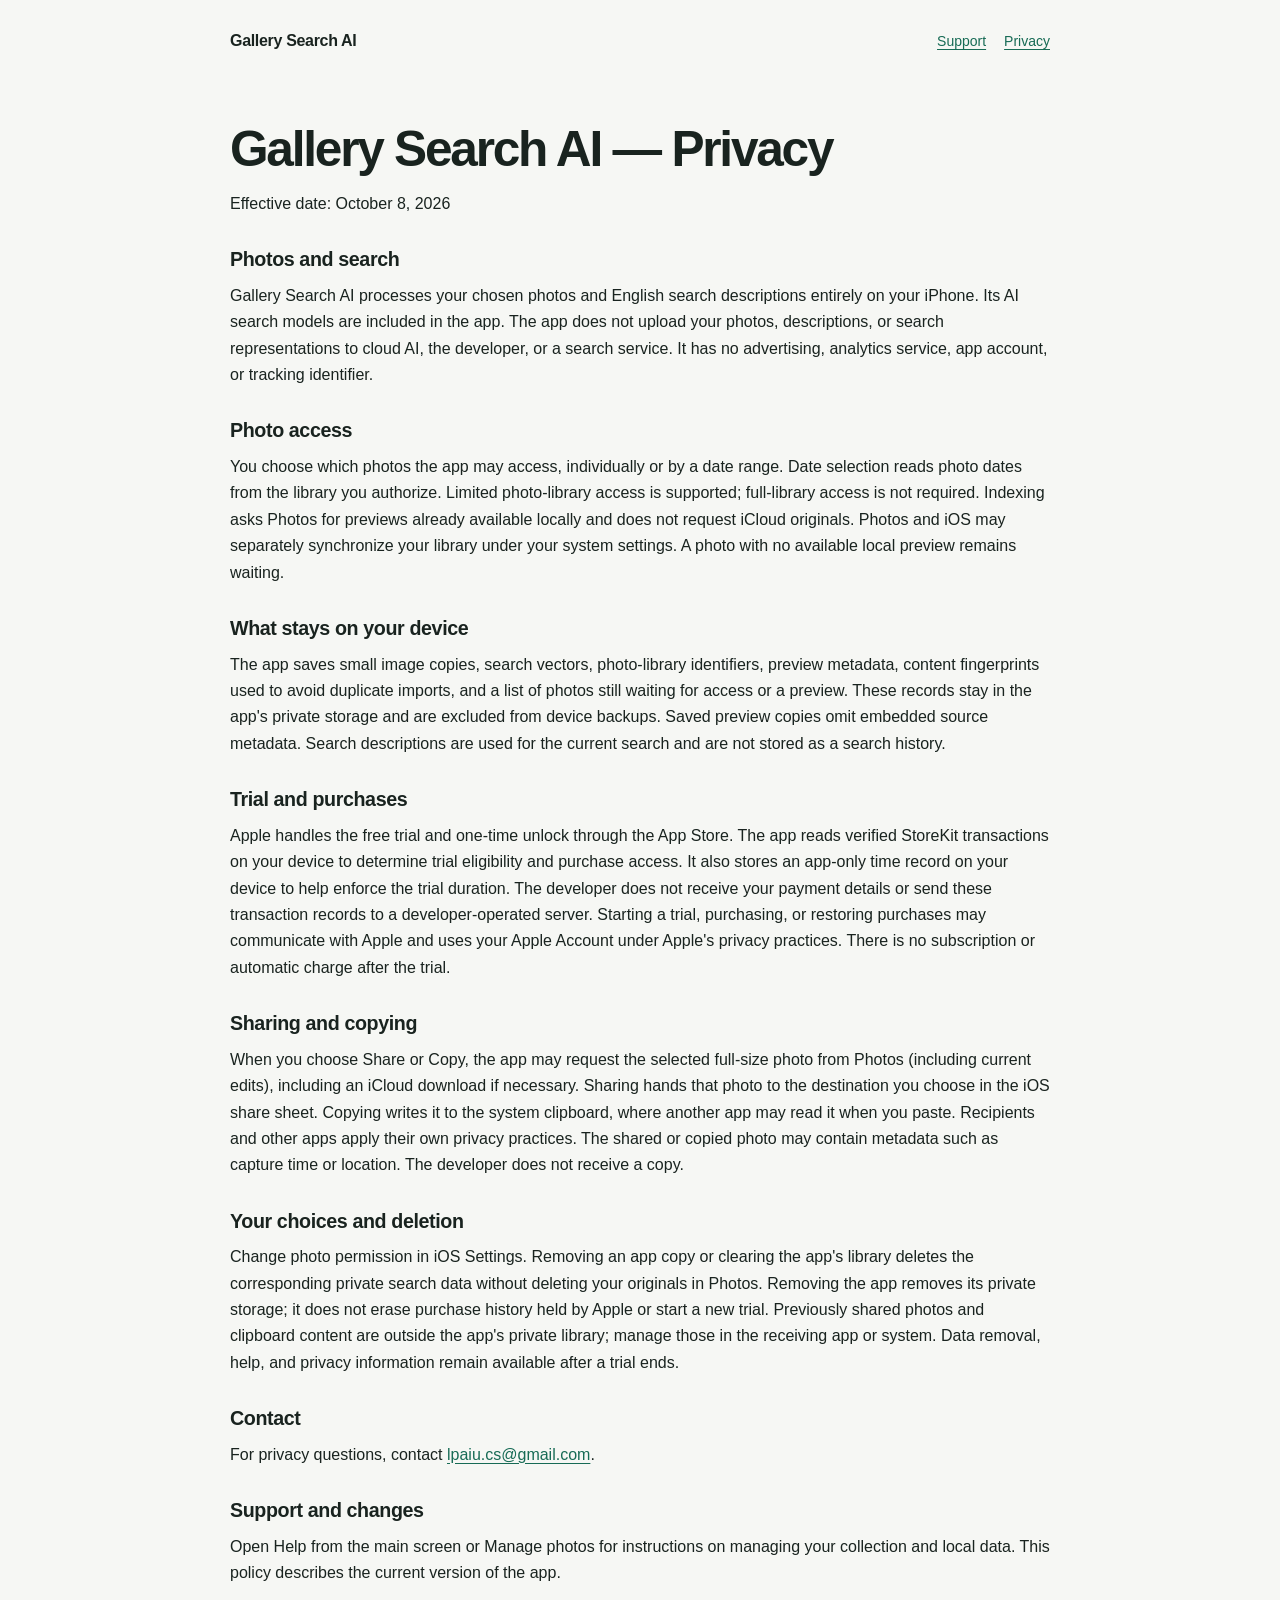
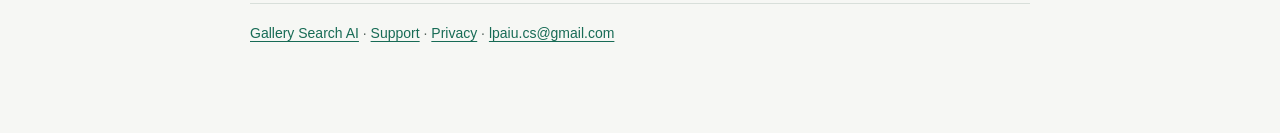
==== privacy.html @ da091d31 "Add Gallery Search AI support and privacy site" ====
<!doctype html>
<html lang="en"><meta charset="utf-8"><meta name="viewport" content="width=device-width, initial-scale=1">
<title>Gallery Search AI — Privacy</title><link rel="stylesheet" href="style.css">
<header><nav aria-label="Main navigation"><a class="brand" href="index.html">Gallery Search AI</a><a href="support.html">Support</a><a href="privacy.html">Privacy</a></nav></header><main><h1>Gallery Search AI — Privacy</h1><p>Effective date: October 8, 2026</p><section><h2>Photos and search</h2><p>Gallery Search AI processes your chosen photos and English search descriptions entirely on your iPhone. Its AI search models are included in the app. The app does not upload your photos, descriptions, or search representations to cloud AI, the developer, or a search service. It has no advertising, analytics service, app account, or tracking identifier.</p></section><section><h2>Photo access</h2><p>You choose which photos the app may access, individually or by a date range. Date selection reads photo dates from the library you authorize. Limited photo-library access is supported; full-library access is not required. Indexing asks Photos for previews already available locally and does not request iCloud originals. Photos and iOS may separately synchronize your library under your system settings. A photo with no available local preview remains waiting.</p></section><section><h2>What stays on your device</h2><p>The app saves small image copies, search vectors, photo-library identifiers, preview metadata, content fingerprints used to avoid duplicate imports, and a list of photos still waiting for access or a preview. These records stay in the app&#x27;s private storage and are excluded from device backups. Saved preview copies omit embedded source metadata. Search descriptions are used for the current search and are not stored as a search history.</p></section><section><h2>Trial and purchases</h2><p>Apple handles the free trial and one-time unlock through the App Store. The app reads verified StoreKit transactions on your device to determine trial eligibility and purchase access. It also stores an app-only time record on your device to help enforce the trial duration. The developer does not receive your payment details or send these transaction records to a developer-operated server. Starting a trial, purchasing, or restoring purchases may communicate with Apple and uses your Apple Account under Apple&#x27;s privacy practices. There is no subscription or automatic charge after the trial.</p></section><section><h2>Sharing and copying</h2><p>When you choose Share or Copy, the app may request the selected full-size photo from Photos (including current edits), including an iCloud download if necessary. Sharing hands that photo to the destination you choose in the iOS share sheet. Copying writes it to the system clipboard, where another app may read it when you paste. Recipients and other apps apply their own privacy practices. The shared or copied photo may contain metadata such as capture time or location. The developer does not receive a copy.</p></section><section><h2>Your choices and deletion</h2><p>Change photo permission in iOS Settings. Removing an app copy or clearing the app&#x27;s library deletes the corresponding private search data without deleting your originals in Photos. Removing the app removes its private storage; it does not erase purchase history held by Apple or start a new trial. Previously shared photos and clipboard content are outside the app&#x27;s private library; manage those in the receiving app or system. Data removal, help, and privacy information remain available after a trial ends.</p></section><section><h2>Contact</h2><p>For privacy questions, contact <a href="mailto:lpaiu.cs@gmail.com">lpaiu.cs@gmail.com</a>.</p></section><section><h2>Support and changes</h2><p>Open Help from the main screen or Manage photos for instructions on managing your collection and local data. This policy describes the current version of the app.</p></section><footer><a href="index.html">Gallery Search AI</a> · <a href="support.html">Support</a> · <a href="privacy.html">Privacy</a> · <a href="mailto:lpaiu.cs@gmail.com">lpaiu.cs@gmail.com</a></footer></main></html>
---- style.css ----
*{box-sizing:border-box}html{background:#f6f7f4;color:#19231f;font:16px/1.65 -apple-system,BlinkMacSystemFont,"Segoe UI",sans-serif}body{margin:0}header,main,footer{width:min(820px,100% - 40px);margin-inline:auto}header{padding:28px 0 12px}main{padding:22px 0 54px}footer{border-top:1px solid #d8dfda;padding:18px 0 34px;color:#56645d;font-size:14px}a{color:#176b55;text-underline-offset:3px}nav{display:flex;align-items:center;gap:18px;flex-wrap:wrap}.brand{font-weight:750;color:#19231f;text-decoration:none;margin-right:auto;letter-spacing:-.02em}nav a:not(.brand){font-size:14px}h1{font-size:clamp(2rem,6vw,3.1rem);line-height:1.1;letter-spacing:-.045em;margin:34px 0 14px}h2{font-size:1.23rem;line-height:1.3;letter-spacing:-.02em;margin:30px 0 8px}p{margin:10px 0 16px}.eyebrow{color:#176b55;font-size:.77rem;text-transform:uppercase;font-weight:700;letter-spacing:.11em}.hero{padding:48px 0 34px}.hero p{font-size:1.13rem;max-width:640px;color:#46554d}.card{background:#fff;border:1px solid #e0e6e1;border-radius:16px;padding:20px 22px;margin:20px 0}.actions{display:flex;gap:12px;flex-wrap:wrap;margin-top:26px}.button{display:inline-block;background:#176b55;color:white;border-radius:10px;padding:11px 16px;text-decoration:none;font-weight:650}.button.secondary{background:#e5eee8;color:#194b3c}ul{padding-left:21px}li{margin:7px 0}.meta{font-size:14px;color:#647169}.contact{font-weight:650;overflow-wrap:anywhere}@media(max-width:560px){header,main,footer{width:min(100% - 32px,820px)}header{padding-top:18px}.hero{padding-top:32px}.card{padding:17px}}
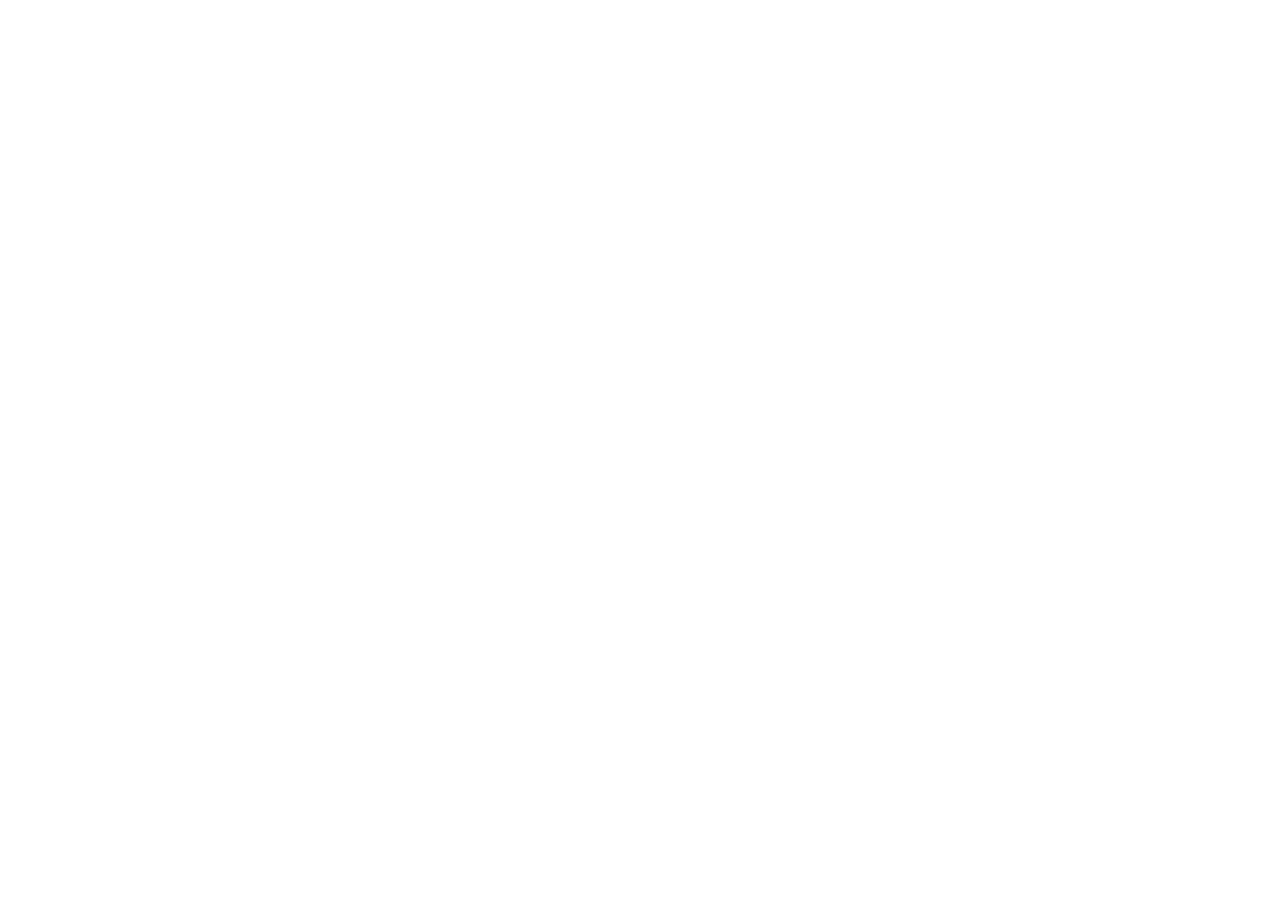
==== commit d73613b9: "Keep legacy Gallery URLs as shared-document redirects [skip ci]" ====
--- a/privacy.html
+++ b/privacy.html
@@ -1,4 +1,3 @@
 <!doctype html>
-<html lang="en"><meta charset="utf-8"><meta name="viewport" content="width=device-width, initial-scale=1">
-<title>Gallery Search AI — Privacy</title><link rel="stylesheet" href="style.css">
-<header><nav aria-label="Main navigation"><a class="brand" href="index.html">Gallery Search AI</a><a href="support.html">Support</a><a href="privacy.html">Privacy</a></nav></header><main><h1>Gallery Search AI — Privacy</h1><p>Effective date: October 8, 2026</p><section><h2>Photos and search</h2><p>Gallery Search AI processes your chosen photos and English search descriptions entirely on your iPhone. Its AI search models are included in the app. The app does not upload your photos, descriptions, or search representations to cloud AI, the developer, or a search service. It has no advertising, analytics service, app account, or tracking identifier.</p></section><section><h2>Photo access</h2><p>You choose which photos the app may access, individually or by a date range. Date selection reads photo dates from the library you authorize. Limited photo-library access is supported; full-library access is not required. Indexing asks Photos for previews already available locally and does not request iCloud originals. Photos and iOS may separately synchronize your library under your system settings. A photo with no available local preview remains waiting.</p></section><section><h2>What stays on your device</h2><p>The app saves small image copies, search vectors, photo-library identifiers, preview metadata, content fingerprints used to avoid duplicate imports, and a list of photos still waiting for access or a preview. These records stay in the app&#x27;s private storage and are excluded from device backups. Saved preview copies omit embedded source metadata. Search descriptions are used for the current search and are not stored as a search history.</p></section><section><h2>Trial and purchases</h2><p>Apple handles the free trial and one-time unlock through the App Store. The app reads verified StoreKit transactions on your device to determine trial eligibility and purchase access. It also stores an app-only time record on your device to help enforce the trial duration. The developer does not receive your payment details or send these transaction records to a developer-operated server. Starting a trial, purchasing, or restoring purchases may communicate with Apple and uses your Apple Account under Apple&#x27;s privacy practices. There is no subscription or automatic charge after the trial.</p></section><section><h2>Sharing and copying</h2><p>When you choose Share or Copy, the app may request the selected full-size photo from Photos (including current edits), including an iCloud download if necessary. Sharing hands that photo to the destination you choose in the iOS share sheet. Copying writes it to the system clipboard, where another app may read it when you paste. Recipients and other apps apply their own privacy practices. The shared or copied photo may contain metadata such as capture time or location. The developer does not receive a copy.</p></section><section><h2>Your choices and deletion</h2><p>Change photo permission in iOS Settings. Removing an app copy or clearing the app&#x27;s library deletes the corresponding private search data without deleting your originals in Photos. Removing the app removes its private storage; it does not erase purchase history held by Apple or start a new trial. Previously shared photos and clipboard content are outside the app&#x27;s private library; manage those in the receiving app or system. Data removal, help, and privacy information remain available after a trial ends.</p></section><section><h2>Contact</h2><p>For privacy questions, contact <a href="mailto:lpaiu.cs@gmail.com">lpaiu.cs@gmail.com</a>.</p></section><section><h2>Support and changes</h2><p>Open Help from the main screen or Manage photos for instructions on managing your collection and local data. This policy describes the current version of the app.</p></section><footer><a href="index.html">Gallery Search AI</a> · <a href="support.html">Support</a> · <a href="privacy.html">Privacy</a> · <a href="mailto:lpaiu.cs@gmail.com">lpaiu.cs@gmail.com</a></footer></main></html>
+<html lang="en"><head><meta charset="utf-8"><meta name="viewport" content="width=device-width,initial-scale=1"><meta http-equiv="refresh" content="0; url=https://lpaiu-cs.github.io/platelog-site/gallery-search-ai/privacy.html"><link rel="canonical" href="https://lpaiu-cs.github.io/platelog-site/gallery-search-ai/privacy.html"><title>Gallery Search AI privacy — moved</title></head>
+<body><main><h1>Gallery Search AI privacy</h1><p>The current document is maintained with our other app documents.</p><p><a href="https://lpaiu-cs.github.io/platelog-site/gallery-search-ai/privacy.html">Open Gallery Search AI privacy</a></p><p>Contact: <a href="mailto:lpaiu.cs@gmail.com">lpaiu.cs@gmail.com</a>.</p></main></body></html>
